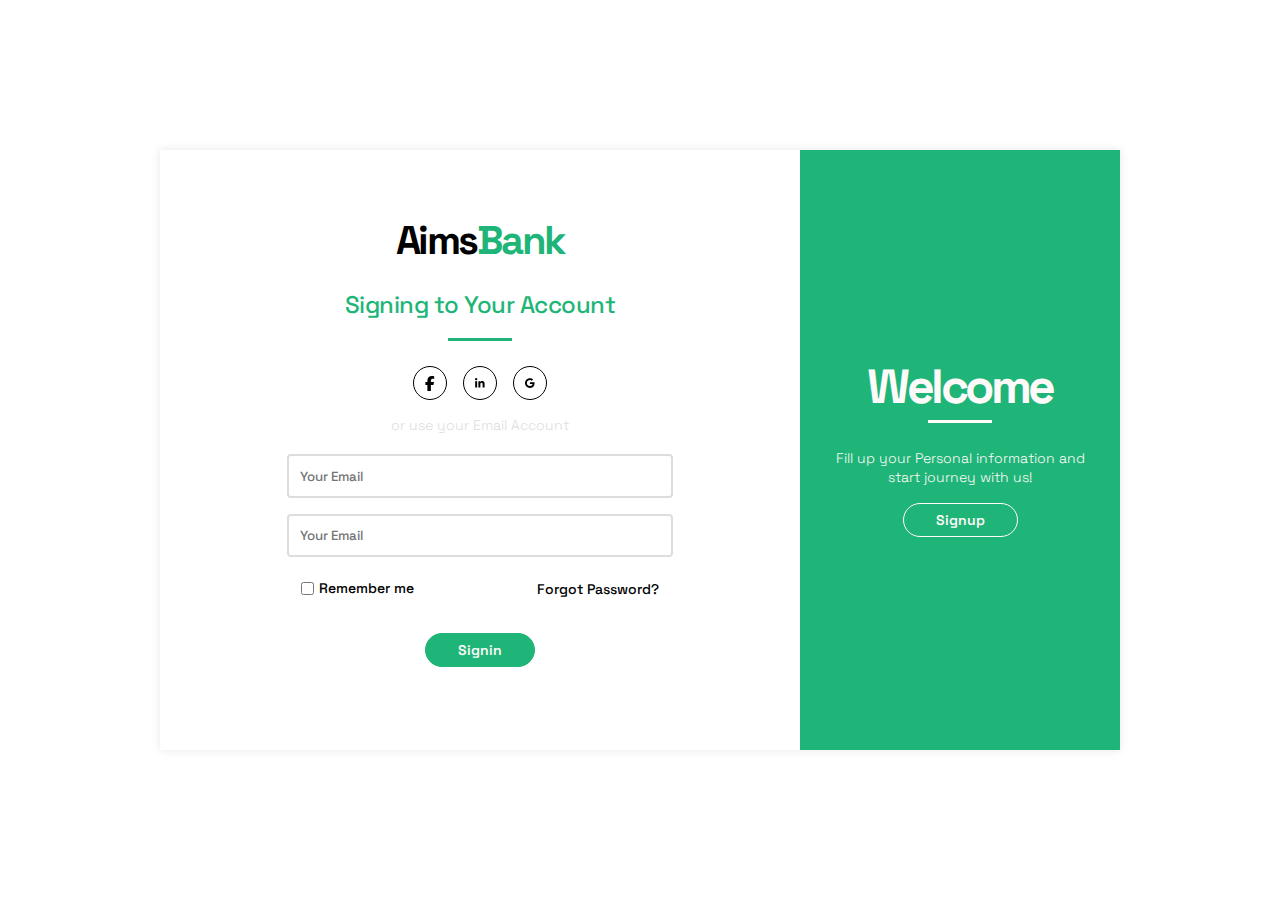
==== index.html @ 36c6e38f "Add files via upload" ====
<!DOCTYPE html>
<html lang="en">
  <head>
    <meta charset="UTF-8" />
    <meta name="viewport" content="width=device-width, initial-scale=1.0" />
    <title>ProfilePal</title>

    <link rel="stylesheet" href="assets/css/style.css" />

    <script src="assets/js/main.js" defer></script>
  </head>
  <body>
    <div class="__wrapper">
      <div class="__wrapper__form__container">
        <div class="__wrapper__form__content">
          <div class="__brand">Aims<span>Bank</span></div>
          <div class="__login__header">
            <div class="__header">Signing to Your Account</div>
            <hr class="__line" />
            <ul class="socials">
              <li>
                <svg xmlns="http://www.w3.org/2000/svg" viewBox="0 0 320 512">
                  <path
                    d="M80 299.3V512H196V299.3h86.5l18-97.8H196V166.9c0-51.7 20.3-71.5 72.7-71.5c16.3 0 29.4 .4 37 1.2V7.9C291.4 4 256.4 0 236.2 0C129.3 0 80 50.5 80 159.4v42.1H14v97.8H80z"
                  />
                </svg>
              </li>
              <li>
                <svg xmlns="http://www.w3.org/2000/svg" viewBox="0 0 448 512">
                  <path
                    d="M100.3 448H7.4V148.9h92.9zM53.8 108.1C24.1 108.1 0 83.5 0 53.8a53.8 53.8 0 0 1 107.6 0c0 29.7-24.1 54.3-53.8 54.3zM447.9 448h-92.7V302.4c0-34.7-.7-79.2-48.3-79.2-48.3 0-55.7 37.7-55.7 76.7V448h-92.8V148.9h89.1v40.8h1.3c12.4-23.5 42.7-48.3 87.9-48.3 94 0 111.3 61.9 111.3 142.3V448z"
                  />
                </svg>
              </li>
              <li>
                <svg xmlns="http://www.w3.org/2000/svg" viewBox="0 0 488 512">
                  <path
                    d="M488 261.8C488 403.3 391.1 504 248 504 110.8 504 0 393.2 0 256S110.8 8 248 8c66.8 0 123 24.5 166.3 64.9l-67.5 64.9C258.5 52.6 94.3 116.6 94.3 256c0 86.5 69.1 156.6 153.7 156.6 98.2 0 135-70.4 140.8-106.9H248v-85.3h236.1c2.3 12.7 3.9 24.9 3.9 41.4z"
                  />
                </svg>
              </li>
            </ul>

            <span>or use your Email Account</span>

            <form action="" class="login__form">
              <div class="input__container">
                <input
                  type="email"
                  name="email"
                  class="email __input"
                  placeholder="Your Email"
                  required
                />
                <label for="email" class="show__label">Email</label>
              </div>

              <div class="input__container">
                <input
                  type="password"
                  name="email"
                  class="email __input"
                  placeholder="Your Email"
                  required
                />
                <label for="email" class="show__label Password">Password</label>
              </div>
            </form>
            <div class="__options__wrapper">
                <div class="__option__container">
                    <span><input type="checkbox" name="remember__me" class="remember__me">Remember me</span>
                    <a href="" class="__forgot">Forgot Password?</a>
                </div>
            </div>

          <a href="" class="__signup __signin">Signin</a>

          </div>
        </div>
      </div>
      <div class="__wrapper__create__account__display">
        <div class="__wrapper__create__container__display">
          <div class="__header">Welcome</div>
          <hr class="__line" />
          <div class="__text">
            Fill up your Personal information and start journey with us!
          </div>

          <a href="" class="__signup">Signup</a>
        </div>
      </div>
    </div>
  </body>
</html>
---- assets/css/style.css ----
* {
    margin: 0px;
    padding: 0px;
}


@font-face {
    font-family: font;
    src: url(font/SpaceGrotesk-VariableFont_wght.ttf);
}

:root {
    /* Colors  */
    --accent : #1fb578;

}

body {
    display: flex;
    justify-content: center;
    align-items: center;

    height: 100vh;
}

/* The Wrapper  */
.__wrapper {
    width: 75%;
    height: 600px;
    background: white;
    box-shadow: 0 0 10px rgb(0 0 0 / .1);
    border-radius: 1px;

    display: grid;
    grid-template-columns: 2fr 1fr;
}

/* The Wrapper Form Container */
.__wrapper__form__container {
    width: 100%;
    height: 100%;

    display: flex;
    justify-content: center;
    align-items: center;
}

/* The Wrapper Create Account display */
.__wrapper__create__account__display {
    width: 100%;
    height: 100%;
    background: var(--accent);
}

.__wrapper__create__container__display {
    width: 100%;
    height: 100%;
    display: flex;
    flex-direction: column;
    justify-content: center;
    align-items: center;
}



/* Wrapper Form Content */
.__wrapper__form__content {
    width: 93%;
    height: 90%;
    display: flex;
    justify-content: center;
    align-items: center;

    flex-direction: column;
}


/* Typo  */

.__brand {
    font-size: 2.5rem;
    line-height: 3rem;
    font-family: font;
    font-weight: bold;
    letter-spacing: -2.5px;
    color: black;  
    cursor: pointer;
    transition: all .2s ease-in-out;
}

.__brand span {
    color: var(--accent);
}

.__brand:hover {
    opacity: .8;
    transform: scale(1.1);
}
.__header {
    font-size: 3rem;
    line-height: 3rem;
    font-family: font;
    font-weight: bold;
    letter-spacing: -3.5px;
    color: snow;
}

.__line {
    margin: .6rem 0;
    width: 4rem;
    height: 3px;
    background: snow;
    border: none;
}

.__text {
    font-family: font;
    text-align: center;
    font-size: 14px;
    line-height: 1.2rem;
    font-weight: 300;
    width: 80%;
    color: snow;
    padding: 1rem;
}

.__login__header {
    padding: 1rem 0;
    width: 100%;

    display: flex;
    justify-content: center;
    align-items: center;
    flex-direction: column;
}

.__login__header span {
    font-family: font;
    text-align: center;
    font-size: 14px;
    line-height: 1.2rem;
    font-weight: 300;
    color: #ddd;
    cursor: pointer;
    transition: all .2s ease-in-out;
}

.__login__header span:hover {
    color: var(--accent);
}

.__login__header .__header {
    color: var(--accent);
    font-size: 1.5rem;
    font-weight: 500;
    letter-spacing: -.5px;
    width: 100%;
    text-align: center;
}

.__login__header .__line {
    background: var(--accent);
    height: 8px;
}

/* The Buttons  */
.__signup {
    padding: .4rem 2rem;
    border-radius: 2rem;
    text-decoration: none;
    border: 1px solid snow;

    cursor: pointer;
    font-family: font;
    text-align: center;
    font-size: 14px;
    line-height: 1.2rem;
    color: snow;
    font-weight: 600;
    
    transition: all .2s ease-in-out;
}

.__signin {
    margin-top: 2rem;
    background: var(--accent);
    border: 1px solid var(--accent);
}


.__signup:hover {
    background: snow;
    color: var(--accent);
}

/* The Socials  */
.socials {
    display: flex;
    list-style: none;
    gap: 1rem;
    padding: 1rem 0;
}

.socials svg {
    width: .6rem;
    transition: all .2s ease-in-out;
}

.socials li {
    border: 1px solid black;
    width: 2rem;
    height: 2rem;
    cursor: pointer;

    display: flex;
    justify-content: center;
    align-items: center;
    border-radius: 100%;
    transition: all .2s ease-in-out;

}

.socials li:hover {
    border-color: var(--accent);
}

.socials li:hover > svg {
    fill: var(--accent);
}

/* The Login Form  */
.login__form {
    padding: 1rem 0 0 0;
    width: 65%;
    height :100%;
    display: flex;
    flex-direction: column;
    justify-content: center;
    align-items: center;

}

.input__container {
    position: relative;
    display: flex;
    width: 100%;
    flex-direction: column;
    padding: 0 0 1rem 0;
}


label {
    position: absolute;
    top: -8px;
    left: 10px;
    background: white;
    width: 42px;
    display: flex;
    justify-content: center;
    align-items: center;
    display: none;
    transition: all .1s ease-in-out;

    font-family: font;
    font-size: 14px;
    font-weight: bold;
}

.Password {
    width: 72px;
}

.__input {
    width: 96%;
    padding: .7rem 0 .7rem .7rem;
    outline: none;
    border-radius: 4px;
    border: 2px solid #ddd;
    transition: all .2s ease-in-out;  
    color: #bbb9b9c4;  
    font-weight: 500;
    font-family: font;
    cursor: pointer;
}

.__input:hover {
    background: #1fb57923;
    border: 2px solid #1fb5797e;
    
}


.__input:focus {
    border: 2px solid var(--accent);
    background: white;
}

.__input:focus ~ .show__label {
    display: flex;
    color: var(--accent);
}


/* The Option Wrapper  */
.__options__wrapper {
    width: 100%;
    padding: .2rem 0;
    height: auto;

    display: flex;
    justify-content: center;
    align-items: center;
}


.__option__container {
    width: 60%;
    height: auto;
    /* background: #ddd; */

    display: flex;
    justify-content: space-between;
    align-items: center;
}

input {
    cursor: pointer;
}
.__option__container span {
    color: black;
    font-weight: 500;
    display: flex;
    gap: .3rem;
}

.__forgot {
    color: black;
    font-weight: 500;
    font-size: 14px;
    text-decoration: none;
    font-family: font;
}

.__forgot:hover {
    color: var(--accent);
    text-decoration: underline;
}
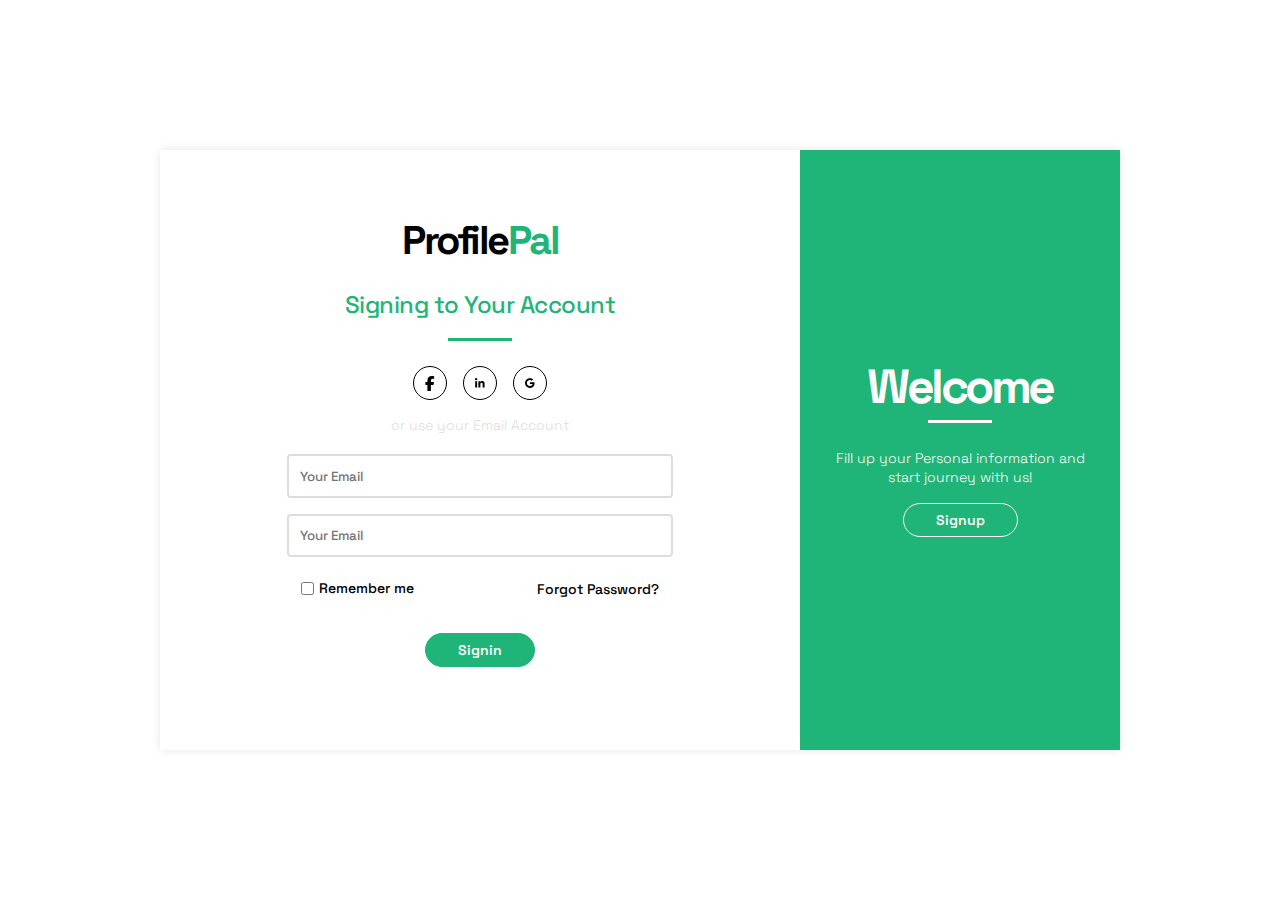
==== commit 732f23b6: "Add files via upload" ====
--- a/index.html
+++ b/index.html
@@ -13,7 +13,7 @@
     <div class="__wrapper">
       <div class="__wrapper__form__container">
         <div class="__wrapper__form__content">
-          <div class="__brand">Aims<span>Bank</span></div>
+          <div class="__brand">Profile<span>Pal</span></div>
           <div class="__login__header">
             <div class="__header">Signing to Your Account</div>
             <hr class="__line" />
